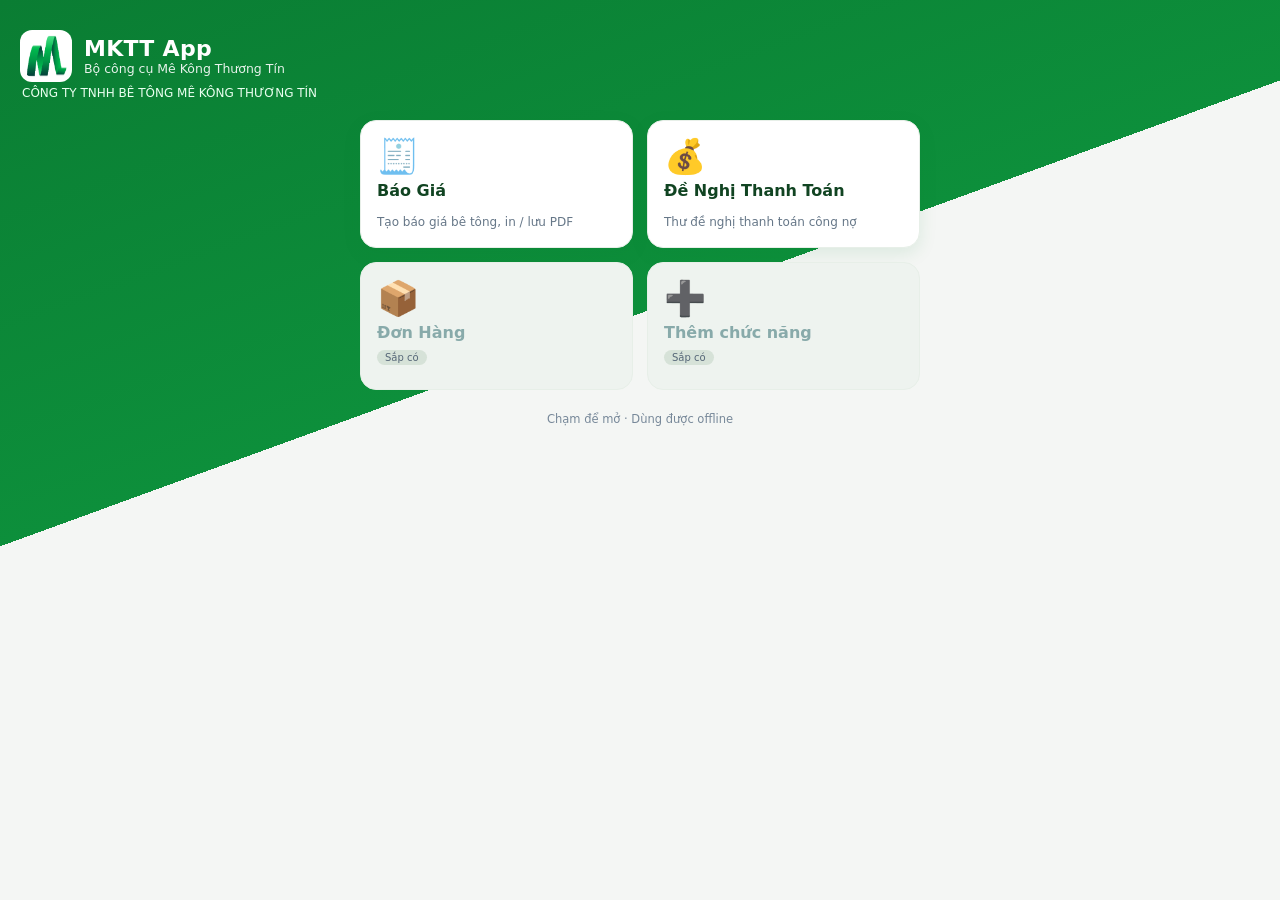
==== index.html @ 79acdd16 "MKTT App: launcher + module Bao Gia + DNTT, 1 icon PWA" ====
<!DOCTYPE html>
<html lang="vi">
<head>
<meta charset="UTF-8">
<meta name="viewport" content="width=device-width, initial-scale=1, viewport-fit=cover">
<meta name="theme-color" content="#0a7d33">
<title>MKTT App</title>

<meta name="mobile-web-app-capable" content="yes">
<meta name="apple-mobile-web-app-capable" content="yes">
<meta name="apple-mobile-web-app-status-bar-style" content="black-translucent">
<meta name="apple-mobile-web-app-title" content="MKTT App">
<link rel="apple-touch-icon" href="assets/apple-touch-icon.png">
<link rel="manifest" href="manifest.json">
<link rel="icon" href="assets/icon-192.png">

<style>
  * { box-sizing: border-box; }
  body {
    margin: 0; min-height: 100vh;
    font-family: system-ui, -apple-system, "Segoe UI", Roboto, sans-serif;
    background: linear-gradient(160deg, #0a7d33 0%, #0d8f3b 40%, #f4f6f4 40%, #f4f6f4 100%);
    background-attachment: fixed;
    color: #142; 
    padding: calc(24px + env(safe-area-inset-top)) 16px calc(24px + env(safe-area-inset-bottom));
  }
  .app-head { display: flex; align-items: center; gap: 12px; color: #fff; margin: 6px 4px 4px; }
  .app-head img { width: 52px; height: 52px; background: #fff; border-radius: 12px; padding: 5px; }
  .app-head .t1 { font-size: 22px; font-weight: 800; letter-spacing: .3px; }
  .app-head .t2 { font-size: 12.5px; opacity: .9; }
  .company { color: #eafff0; font-size: 12px; margin: 2px 6px 20px; }

  .grid { display: grid; grid-template-columns: repeat(2, 1fr); gap: 14px; max-width: 560px; margin: 0 auto; }
  .card {
    display: flex; flex-direction: column; gap: 8px;
    background: #fff; border-radius: 16px; padding: 18px 16px;
    text-decoration: none; color: inherit;
    box-shadow: 0 6px 18px rgba(10,125,51,.10);
    border: 1px solid #e7efe8; min-height: 128px;
    transition: transform .08s ease, box-shadow .08s ease;
  }
  .card:active { transform: scale(.97); }
  .card .ico { font-size: 34px; line-height: 1; }
  .card .name { font-size: 16px; font-weight: 700; }
  .card .desc { font-size: 12px; color: #678; margin-top: auto; }
  .card.soon { background: #eef3ef; color: #8aa; box-shadow: none; pointer-events: none; }
  .card.soon .badge { align-self: flex-start; font-size: 10px; background: #d6e2d8; color: #567; padding: 2px 8px; border-radius: 999px; }
  .foot { text-align: center; color: #789; font-size: 11.5px; margin-top: 22px; }
</style>
</head>
<body>
  <div class="app-head">
    <img src="assets/logo.png" alt="MKTT">
    <div>
      <div class="t1">MKTT App</div>
      <div class="t2">Bộ công cụ Mê Kông Thương Tín</div>
    </div>
  </div>
  <div class="company">CÔNG TY TNHH BÊ TÔNG MÊ KÔNG THƯƠNG TÍN</div>

  <div class="grid">
    <a class="card" href="baogia/index.html">
      <div class="ico">🧾</div>
      <div class="name">Báo Giá</div>
      <div class="desc">Tạo báo giá bê tông, in / lưu PDF</div>
    </a>
    <a class="card" href="dntt/index.html">
      <div class="ico">💰</div>
      <div class="name">Đề Nghị Thanh Toán</div>
      <div class="desc">Thư đề nghị thanh toán công nợ</div>
    </a>
    <div class="card soon">
      <div class="ico">📦</div>
      <div class="name">Đơn Hàng</div>
      <span class="badge">Sắp có</span>
    </div>
    <div class="card soon">
      <div class="ico">➕</div>
      <div class="name">Thêm chức năng</div>
      <span class="badge">Sắp có</span>
    </div>
  </div>

  <div class="foot">Chạm để mở · Dùng được offline</div>

  <script>
    if ('serviceWorker' in navigator) {
      window.addEventListener('load', () => navigator.serviceWorker.register('sw.js').catch(() => {}));
    }
  </script>
</body>
</html>
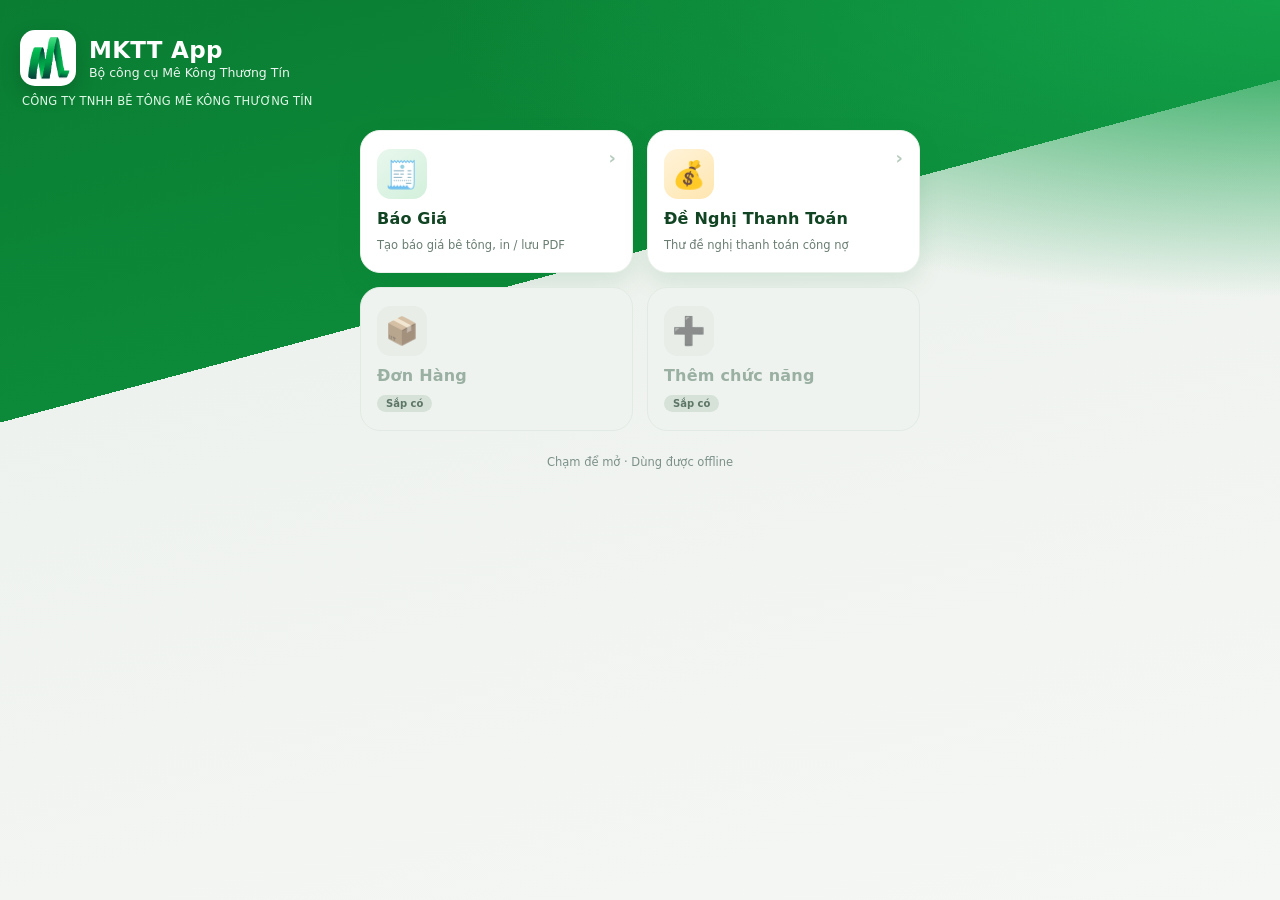
==== commit 5140d416: "Toi uu MKTT App: giam 43% dung luong (xoa _docx_extract + manifest/sw thua), refresh UI trang chu, b" ====
--- a/index.html
+++ b/index.html
@@ -15,37 +15,51 @@
 <link rel="icon" href="assets/icon-192.png">
 
 <style>
-  * { box-sizing: border-box; }
+  * { box-sizing: border-box; -webkit-tap-highlight-color: transparent; }
   body {
     margin: 0; min-height: 100vh;
     font-family: system-ui, -apple-system, "Segoe UI", Roboto, sans-serif;
-    background: linear-gradient(160deg, #0a7d33 0%, #0d8f3b 40%, #f4f6f4 40%, #f4f6f4 100%);
+    background:
+      radial-gradient(120% 60% at 100% 0%, #12a049 0%, rgba(18,160,73,0) 55%),
+      linear-gradient(165deg, #0a7d33 0%, #0c8a39 34%, #eef2ee 34%, #f5f7f5 100%);
     background-attachment: fixed;
-    color: #142; 
-    padding: calc(24px + env(safe-area-inset-top)) 16px calc(24px + env(safe-area-inset-bottom));
+    color: #142;
+    padding: calc(26px + env(safe-area-inset-top)) 16px calc(24px + env(safe-area-inset-bottom));
   }
-  .app-head { display: flex; align-items: center; gap: 12px; color: #fff; margin: 6px 4px 4px; }
-  .app-head img { width: 52px; height: 52px; background: #fff; border-radius: 12px; padding: 5px; }
-  .app-head .t1 { font-size: 22px; font-weight: 800; letter-spacing: .3px; }
-  .app-head .t2 { font-size: 12.5px; opacity: .9; }
-  .company { color: #eafff0; font-size: 12px; margin: 2px 6px 20px; }
+  .app-head { display: flex; align-items: center; gap: 13px; color: #fff; margin: 4px 4px 2px; }
+  .app-head img {
+    width: 56px; height: 56px; background: #fff; border-radius: 15px; padding: 6px;
+    box-shadow: 0 8px 20px rgba(0,0,0,.18);
+  }
+  .app-head .t1 { font-size: 23px; font-weight: 800; letter-spacing: .3px; }
+  .app-head .t2 { font-size: 12.5px; opacity: .92; margin-top: 2px; }
+  .company { color: #eafff0; font-size: 11.5px; letter-spacing: .2px; margin: 8px 6px 22px; opacity: .95; }
 
   .grid { display: grid; grid-template-columns: repeat(2, 1fr); gap: 14px; max-width: 560px; margin: 0 auto; }
   .card {
-    display: flex; flex-direction: column; gap: 8px;
-    background: #fff; border-radius: 16px; padding: 18px 16px;
+    position: relative; overflow: hidden;
+    display: flex; flex-direction: column; gap: 10px;
+    background: #fff; border-radius: 20px; padding: 18px 16px;
     text-decoration: none; color: inherit;
-    box-shadow: 0 6px 18px rgba(10,125,51,.10);
-    border: 1px solid #e7efe8; min-height: 128px;
-    transition: transform .08s ease, box-shadow .08s ease;
+    box-shadow: 0 10px 24px rgba(10,125,51,.12);
+    border: 1px solid #eaf1ea; min-height: 138px;
+    transition: transform .12s cubic-bezier(.2,.8,.2,1), box-shadow .12s ease;
   }
-  .card:active { transform: scale(.97); }
-  .card .ico { font-size: 34px; line-height: 1; }
-  .card .name { font-size: 16px; font-weight: 700; }
-  .card .desc { font-size: 12px; color: #678; margin-top: auto; }
-  .card.soon { background: #eef3ef; color: #8aa; box-shadow: none; pointer-events: none; }
-  .card.soon .badge { align-self: flex-start; font-size: 10px; background: #d6e2d8; color: #567; padding: 2px 8px; border-radius: 999px; }
-  .foot { text-align: center; color: #789; font-size: 11.5px; margin-top: 22px; }
+  .card:active { transform: translateY(2px) scale(.975); box-shadow: 0 5px 14px rgba(10,125,51,.14); }
+  .card .ico {
+    width: 50px; height: 50px; border-radius: 14px;
+    display: flex; align-items: center; justify-content: center;
+    font-size: 27px; line-height: 1;
+    background: linear-gradient(145deg, #e8f7ed, #d3f0dc);
+  }
+  .card.c2 .ico { background: linear-gradient(145deg, #fff3d9, #ffe6b0); }
+  .card .name { font-size: 16px; font-weight: 750; letter-spacing: .2px; }
+  .card .desc { font-size: 11.5px; color: #6a7d72; line-height: 1.35; margin-top: auto; }
+  .card .go { position: absolute; top: 16px; right: 16px; color: #b6cbbd; font-size: 18px; font-weight: 700; }
+  .card.soon { background: #eef3ef; color: #9ab0a2; box-shadow: none; pointer-events: none; border-color: #e2ebe3; }
+  .card.soon .ico { background: #e2ebe3; filter: grayscale(.4); opacity: .7; }
+  .card.soon .badge { align-self: flex-start; font-size: 10px; font-weight: 700; background: #d6e2d8; color: #5c7565; padding: 3px 9px; border-radius: 999px; margin-top: auto; }
+  .foot { text-align: center; color: #7d908a; font-size: 11.5px; margin-top: 24px; }
 </style>
 </head>
 <body>
@@ -59,13 +73,15 @@
   <div class="company">CÔNG TY TNHH BÊ TÔNG MÊ KÔNG THƯƠNG TÍN</div>
 
   <div class="grid">
-    <a class="card" href="baogia/index.html">
+    <a class="card c1" href="baogia/index.html">
       <div class="ico">🧾</div>
+      <span class="go">›</span>
       <div class="name">Báo Giá</div>
       <div class="desc">Tạo báo giá bê tông, in / lưu PDF</div>
     </a>
-    <a class="card" href="dntt/index.html">
+    <a class="card c2" href="dntt/index.html">
       <div class="ico">💰</div>
+      <span class="go">›</span>
       <div class="name">Đề Nghị Thanh Toán</div>
       <div class="desc">Thư đề nghị thanh toán công nợ</div>
     </a>
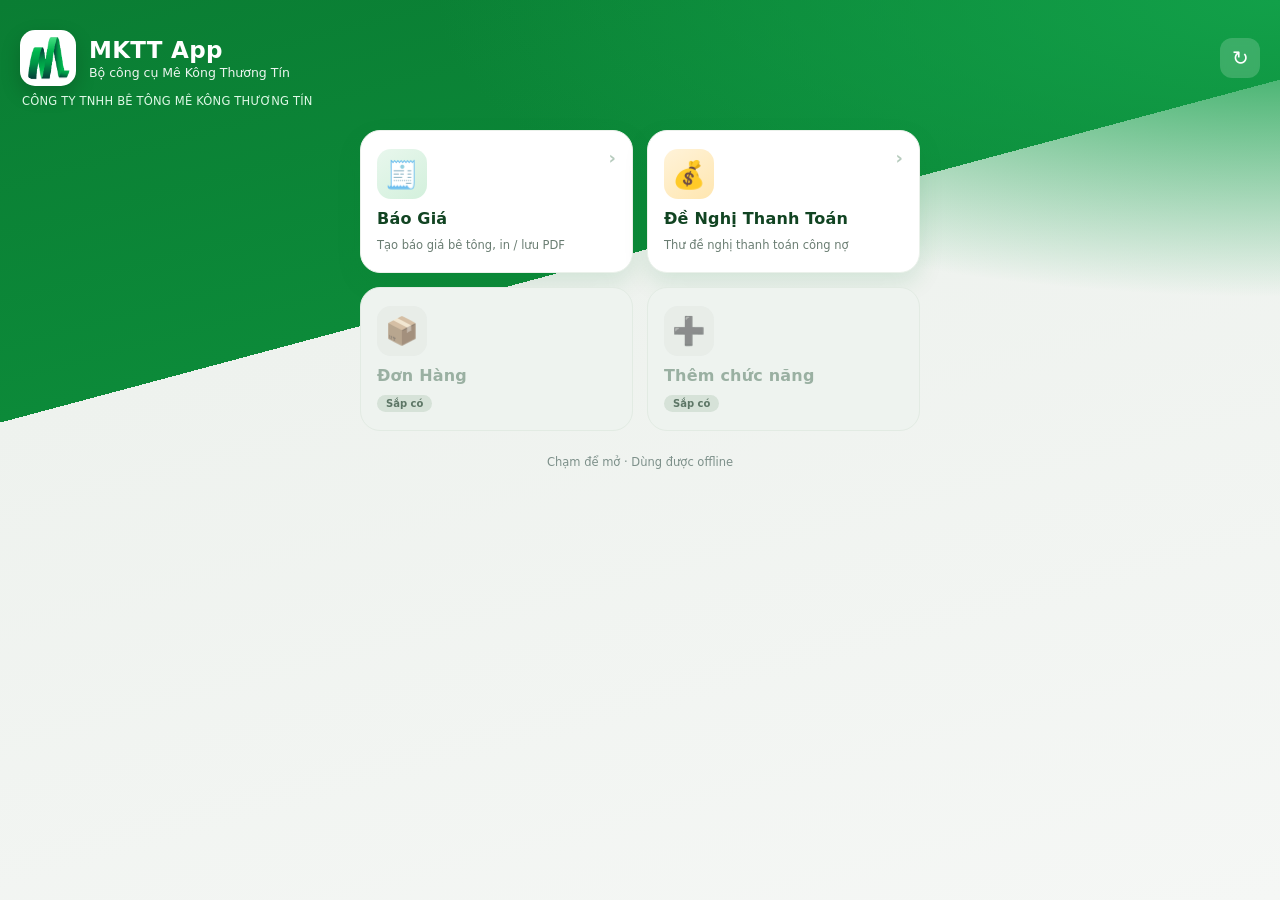
==== commit 2ba1e5ba: "launcher: add refresh button (unregister SW + clear caches + reload)" ====
--- a/index.html
+++ b/index.html
@@ -60,6 +60,14 @@
   .card.soon .ico { background: #e2ebe3; filter: grayscale(.4); opacity: .7; }
   .card.soon .badge { align-self: flex-start; font-size: 10px; font-weight: 700; background: #d6e2d8; color: #5c7565; padding: 3px 9px; border-radius: 999px; margin-top: auto; }
   .foot { text-align: center; color: #7d908a; font-size: 11.5px; margin-top: 24px; }
+  .refresh-btn {
+    margin-left: auto; border: 0; background: rgba(255,255,255,.18); color: #fff;
+    width: 40px; height: 40px; border-radius: 12px; font-size: 20px; cursor: pointer;
+    display: flex; align-items: center; justify-content: center;
+    backdrop-filter: blur(4px); transition: transform .3s ease, background .15s;
+  }
+  .refresh-btn:active { background: rgba(255,255,255,.32); }
+  .refresh-btn.spin { transform: rotate(360deg); }
 </style>
 </head>
 <body>
@@ -69,6 +77,7 @@
       <div class="t1">MKTT App</div>
       <div class="t2">Bộ công cụ Mê Kông Thương Tín</div>
     </div>
+    <button id="btn-refresh" class="refresh-btn" title="Cập nhật app" aria-label="Cập nhật app">↻</button>
   </div>
   <div class="company">CÔNG TY TNHH BÊ TÔNG MÊ KÔNG THƯƠNG TÍN</div>
 
@@ -103,6 +112,21 @@
     if ('serviceWorker' in navigator) {
       window.addEventListener('load', () => navigator.serviceWorker.register('sw.js').catch(() => {}));
     }
+    document.getElementById('btn-refresh').addEventListener('click', async (e) => {
+      const btn = e.currentTarget;
+      btn.classList.add('spin'); btn.disabled = true;
+      try {
+        if ('serviceWorker' in navigator) {
+          const regs = await navigator.serviceWorker.getRegistrations();
+          await Promise.all(regs.map(r => r.unregister()));
+        }
+        if (window.caches) {
+          const keys = await caches.keys();
+          await Promise.all(keys.map(k => caches.delete(k)));
+        }
+      } catch (_) {}
+      setTimeout(() => location.reload(), 350);
+    });
   </script>
 </body>
 </html>
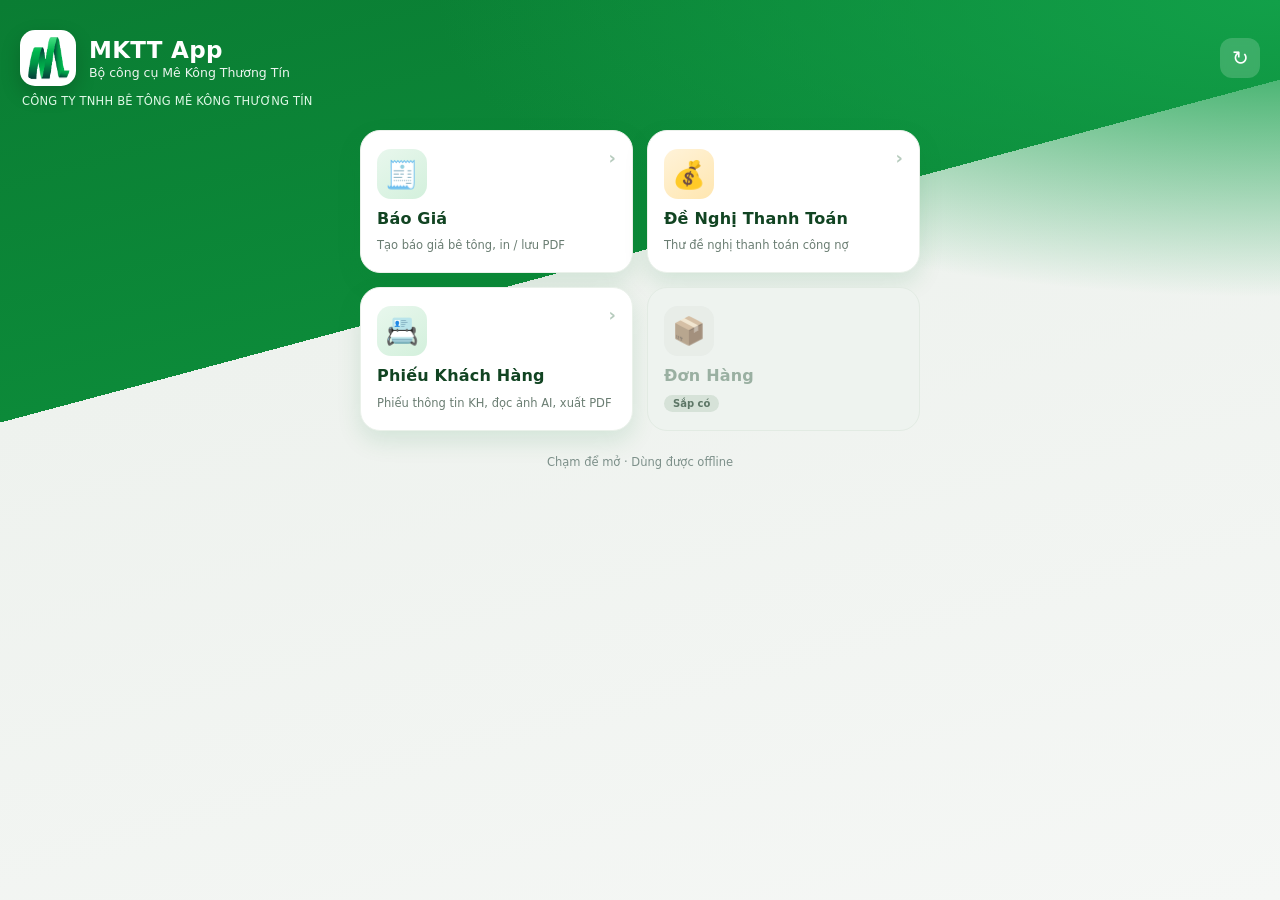
==== commit 7683d36e: "Them module Phieu Thong Tin Khach Hang (PTTKH): form 6 phan, OCR AI doc anh, xuat PDF, chu ky NVKD N" ====
--- a/index.html
+++ b/index.html
@@ -94,14 +94,15 @@
       <div class="name">Đề Nghị Thanh Toán</div>
       <div class="desc">Thư đề nghị thanh toán công nợ</div>
     </a>
+    <a class="card c1" href="pttkh/index.html">
+      <div class="ico">📇</div>
+      <span class="go">›</span>
+      <div class="name">Phiếu Khách Hàng</div>
+      <div class="desc">Phiếu thông tin KH, đọc ảnh AI, xuất PDF</div>
+    </a>
     <div class="card soon">
       <div class="ico">📦</div>
       <div class="name">Đơn Hàng</div>
-      <span class="badge">Sắp có</span>
-    </div>
-    <div class="card soon">
-      <div class="ico">➕</div>
-      <div class="name">Thêm chức năng</div>
       <span class="badge">Sắp có</span>
     </div>
   </div>
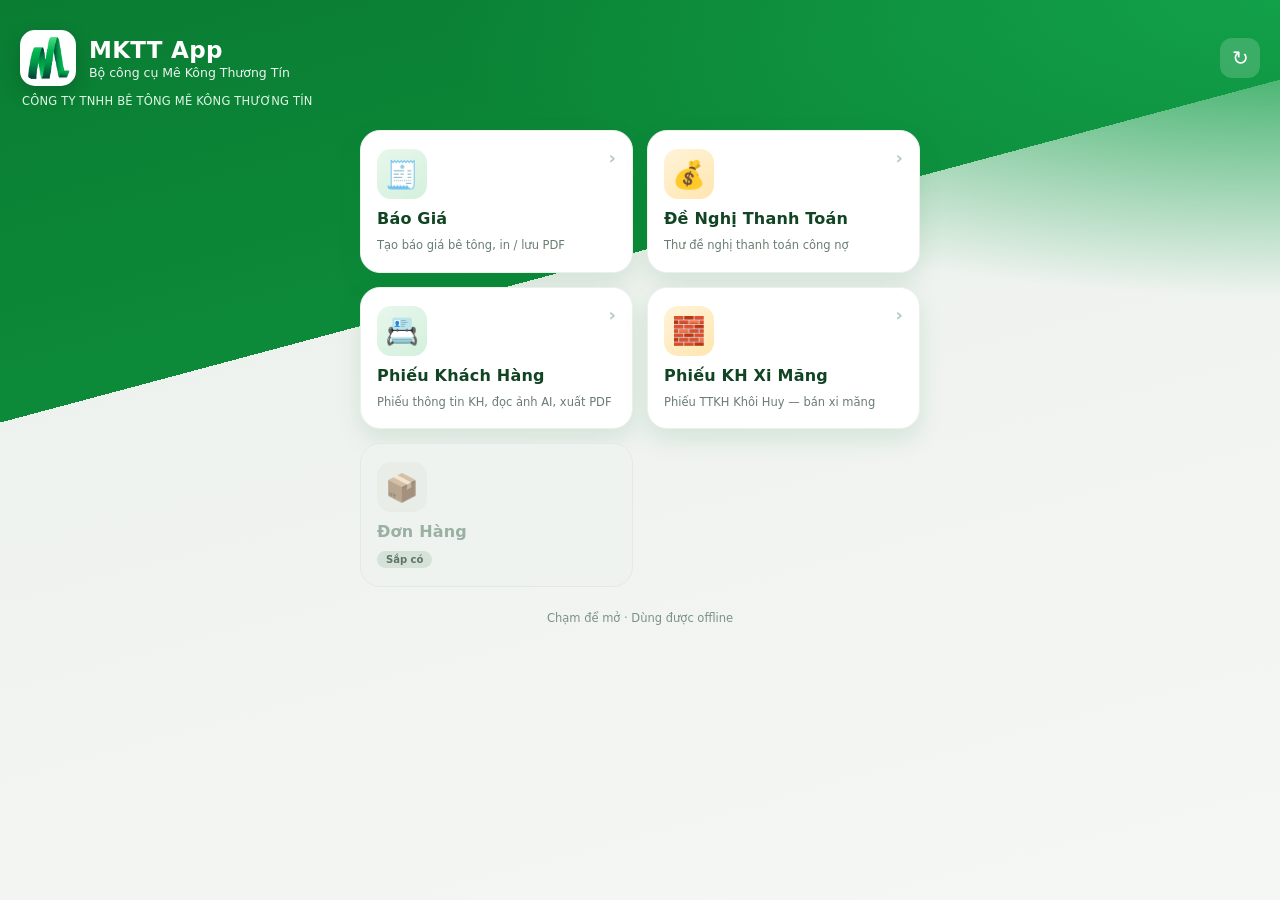
==== commit f4a3d9c4: "Them module Phieu TTKH Xi Mang (Khoi Huy)" ====
--- a/index.html
+++ b/index.html
@@ -100,6 +100,12 @@
       <div class="name">Phiếu Khách Hàng</div>
       <div class="desc">Phiếu thông tin KH, đọc ảnh AI, xuất PDF</div>
     </a>
+    <a class="card c2" href="pttkh-xm/index.html">
+      <div class="ico">🧱</div>
+      <span class="go">›</span>
+      <div class="name">Phiếu KH Xi Măng</div>
+      <div class="desc">Phiếu TTKH Khôi Huy — bán xi măng</div>
+    </a>
     <div class="card soon">
       <div class="ico">📦</div>
       <div class="name">Đơn Hàng</div>
